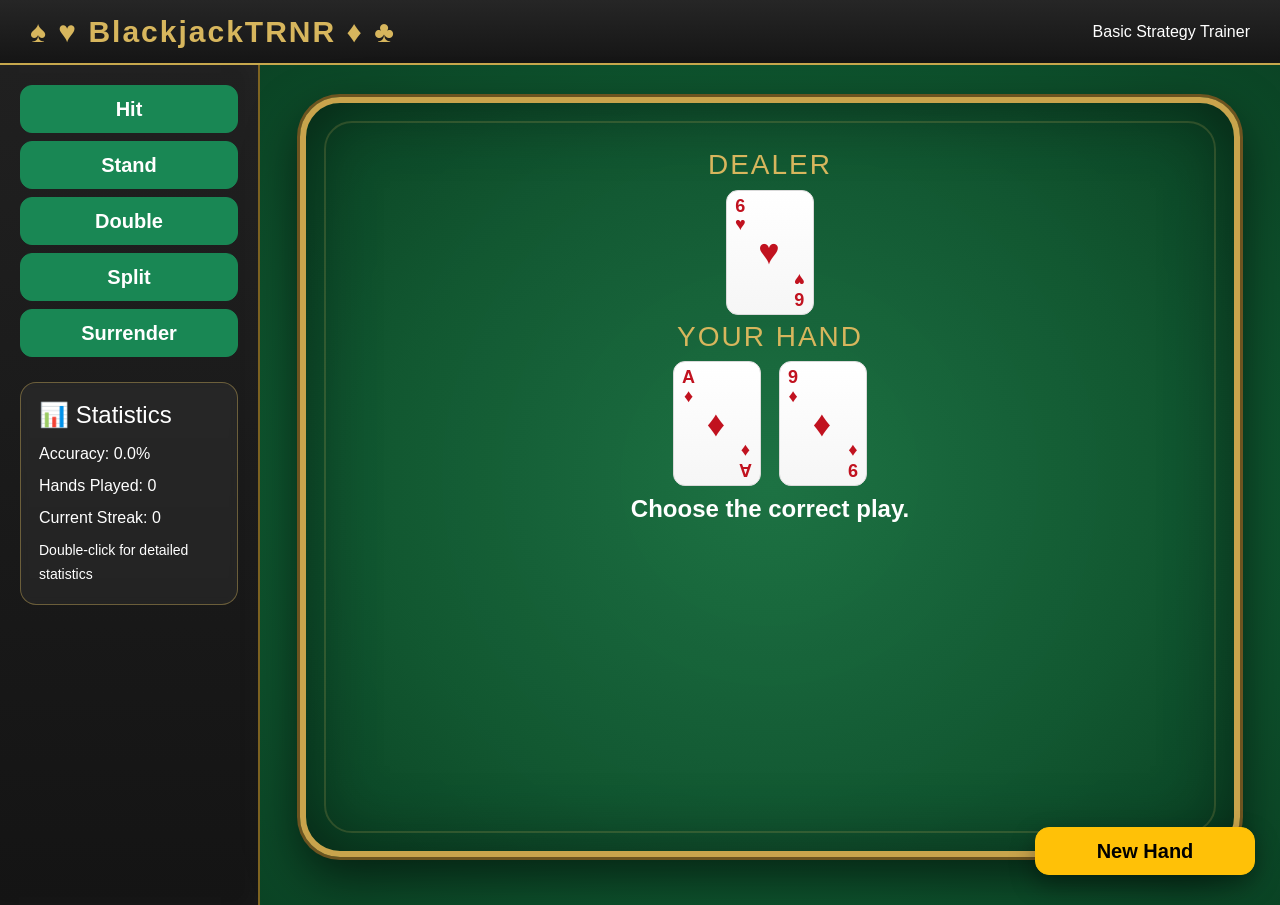
==== index.html @ 152dbabe "Release v0.5.0" ====
<!DOCTYPE html>
<html lang="en">

<head>

    <meta charset="UTF-8">
    <meta name="viewport" content="width=device-width, initial-scale=1.0">

    <title>BlackjackTRNR</title>

    <link href="https://cdn.jsdelivr.net/npm/bootstrap@5.3.7/dist/css/bootstrap.min.css" rel="stylesheet">

    <link rel="stylesheet" href="css/style.css">

<body class="trainerPage">

<body>

<header id="topBar">

    <div class="logo">
        ♠ ♥ BlackjackTRNR ♦ ♣
    </div>

    <div class="subtitle">
        Basic Strategy Trainer
    </div>

</header>

<div id="app">

    <aside id="sidebar">

        <div class="buttonGroup">

            <button id="hit" class="btn btn-success btn-lg">
                Hit
            </button>

            <button id="stand" class="btn btn-success btn-lg">
                Stand
            </button>

            <button id="double" class="btn btn-success btn-lg">
                Double
            </button>

            <button id="split" class="btn btn-success btn-lg">
                Split
            </button>

            <button id="surrender" class="btn btn-success btn-lg">
                Surrender
            </button>

        </div>

        <div class="stats" id="quickStats">

    <h4>📊 Statistics</h4>

    <p id="accuracy">Accuracy: --%</p>

    <p id="handsPlayed">Hands Played: 0</p>

    <p id="streak">Current Streak: 0</p>

    <small class="statsHint">

        Double-click for detailed statistics

    </small>

</div>

        <button
    id="nextHand"
    class="btn btn-warning btn-lg">

    New Hand

</button>

    </aside>

    <main id="tableArea">

        <div class="table">

            <div class="section">

                <h3>Dealer</h3>

                <div id="dealerCards" class="cardRow"></div>

            </div>

            <div class="section">

                <h3>Your Hand</h3>

                <div id="playerCards" class="cardRow"></div>

            </div>

            <div id="feedback">

                Choose the correct play.

            </div>

        </div>

    </main>

</div>

<script src="js/hands.js"></script>
<script src="js/strategy.js"></script>
<script src="js/stats.js"></script>
<script src="js/script.js"></script>

</body>

</html>
---- css/style.css ----
*{
    margin:0;
    padding:0;
    box-sizing:border-box;
}

body{

    background:
        radial-gradient(circle at top,#2b2b2b 0%,#111 75%);

    color:white;

    font-family:Arial, Helvetica, sans-serif;

    overflow:hidden;

}

/* ---------- Top Bar ---------- */

#topBar{

    height:65px;

    background:linear-gradient(
        to bottom,
        #262626,
        #151515
    );

    border-bottom:2px solid #c7a84d;

    display:flex;

    justify-content:space-between;

    align-items:center;

    padding:0 30px;

    box-shadow:
        0 4px 15px rgba(0,0,0,.5);

}

.logo{

    font-size:30px;

    font-weight:bold;

    color:#d7b65d;

    letter-spacing:2px;

}

/* ---------- App ---------- */

#app{

    display:flex;

    height:calc(100vh - 60px);

}

/* ---------- Sidebar ---------- */

#sidebar{

    width:260px;

    background:
        linear-gradient(
            to bottom,
            #202020,
            #141414
        );

    border-right:2px solid #7f6522;

    padding:20px;

    display:flex;

    flex-direction:column;

    overflow-y:auto;

    box-shadow:
        inset -10px 0 20px rgba(255,255,255,.02);

}

.buttonGroup{

    display:flex;

    flex-direction:column;

    gap:8px;

}

.stats{

    margin-top:25px;

    padding:18px;

    border-radius:16px;

    background:

        rgba(255,255,255,.05);

    border:1px solid

        rgba(215,182,93,.4);

    backdrop-filter:blur(4px);

}

.stats h4{

    margin-bottom:12px;

}

.stats p{

    margin:8px 0;

}

#nextHand{

    margin-top:auto;

}

/* ---------- Table ---------- */

#tableArea{

    flex:1;

    display:flex;

    justify-content:center;

    align-items:center;

    padding:40px;

    background:

        radial-gradient(

            ellipse at center,

            #146d3c 0%,

            #0f5a31 55%,

            #0b4425 100%

        );

}

.table{

    width:100%;

    max-width:1200px;

    height:100%;

    padding:45px;

    border-radius:40px;

    border:6px solid #c9a44c;

    background:

        radial-gradient(

            circle at center,

            rgba(255,255,255,.04),

            rgba(0,0,0,.08)

        );

    position:relative;

    overflow:hidden;

    box-shadow:

        inset 0 0 70px rgba(0,0,0,.45),

        0 0 0 3px #6d5420,

        0 20px 50px rgba(0,0,0,.6);

}

.table::before{

    content:"";

    position:absolute;

    inset:18px;

    border:2px solid

        rgba(215,182,93,.18);

    border-radius:28px;

    pointer-events:none;

}

.section{

    text-align:center;

    color:#d7b65d;

    letter-spacing:2px;

    text-transform:uppercase;

}

.cardRow{

    display:flex;

    justify-content:center;

    gap:18px;

    min-height:130px;

}

/* ---------- Playing Cards ---------- */

.playingCard{

    width:88px;

    height:125px;

    background:

        linear-gradient(

            to bottom,

            white,

            #f6f6f6

        );

    border-radius:12px;

    border:1px solid #dadada;

    position:relative;

    box-shadow:

        0 10px 25px rgba(0,0,0,.4);

    transition:.2s;

}

.playingCard:hover{

    transform:translateY(-6px);

}

.cornerTop{

    position:absolute;

    top:6px;

    left:8px;

    font-size:18px;

    font-weight:bold;

    line-height:1.05;

}

.cornerBottom{

    position:absolute;

    right:8px;

    bottom:6px;

    transform:rotate(180deg);

    font-size:18px;

    font-weight:bold;

    line-height:1.05;

}

.centerSuit{

    position:absolute;

    left:50%;

    top:50%;

    transform:translate(-50%,-50%);

    font-size:36px;

}

.playingCard.red,
.playingCard.red *{

    color:#c1121f !important;

}

.playingCard.black,
.playingCard.black *{

    color:#111 !important;

}

/* ---------- Feedback ---------- */

#feedback{

    text-align:center;

    font-size:24px;

    font-weight:bold;

}

/* ---------- Buttons ---------- */

.btn{

    font-weight:600;

    border-radius:12px;

}

/* ==========================================
   PERFORMANCE PAGE
========================================== */

.performancePage{

    width:min(1400px,95vw);

    margin:30px auto;

    padding:25px;

    min-height:100vh;

    box-sizing:border-box;

}

.performanceHeader{

    text-align:center;

    margin-bottom:40px;

}

.performanceHeader h1{

    font-size:42px;

    margin-bottom:10px;

}

.performanceHeader p{

    color:#888;

    font-size:18px;

}

.backButton{

    display:inline-block;

    margin-bottom:25px;

    color:white;

    text-decoration:none;

    padding:12px 22px;

    border-radius:10px;

    background:#2b2b2b;

    transition:.25s;

}

.backButton:hover{

    background:#3a3a3a;

}


/* ==========================================
   SUMMARY GRID
========================================== */

.summaryGrid{

    display:grid;

    grid-template-columns:repeat(3,minmax(240px,1fr));

    gap:24px;

    margin-bottom:40px;

}

.summaryCard{

    background:#202020;

    border-radius:18px;

    padding:28px;

    text-align:center;

    box-shadow:0 12px 30px rgba(0,0,0,.25);

    transition:.25s;

    border:1px solid #303030;

}

.summaryCard:hover{

    transform:translateY(-6px);

    box-shadow:0 18px 45px rgba(0,0,0,.35);

}

.cardTitle{

    display:block;

    font-size:16px;

    color:#9a9a9a;

    margin-bottom:18px;

}

.cardValue{

    display:block;

    font-size:40px;

    font-weight:bold;

    color:white;

}


/* ==========================================
   SECTIONS
========================================== */

.performanceSection,

.historySection{

    background:#202020;

    border-radius:18px;

    padding:30px;

    border:1px solid #303030;

    margin-bottom:30px;

}

.performanceSection h2,

.historySection h2{

    margin-top:0;

    margin-bottom:25px;

    font-size:28px;

}

.comingSoon{

    color:#999;

    font-size:18px;

    padding:20px 0;

}


/* ==========================================
   HISTORY
========================================== */

#history{

    display:flex;

    flex-direction:column;

    gap:18px;

}


/* Scrollbar */

#history::-webkit-scrollbar{

    width:8px;

}

#history::-webkit-scrollbar-thumb{

    background:#444;

    border-radius:10px;

}


/* Example history cards */

.historyCard{

    background:#2a2a2a;

    border-radius:14px;

    padding:20px;

    border-left:6px solid #3cb371;

    transition:.2s;

}

.historyCard:hover{

    transform:scale(1.01);

}

.historyCard.incorrect{

    border-left-color:#ff5555;

}

.historyTitle{

    font-size:22px;

    font-weight:bold;

    margin-bottom:15px;

}

.historyAnswer{

    margin-top:10px;

    color:#ddd;

}

.historyCorrect{

    margin-top:8px;

    color:#82ff82;

}

.historyWrong{

    margin-top:8px;

    color:#ff7777;

}

.historyTime{

    margin-top:15px;

    font-size:13px;

    color:#888;

}


/* ==========================================
   RESET BUTTON
========================================== */

.performanceFooter{

    text-align:center;

    margin-top:40px;

}

#resetStats{

    background:#b92b2b;

    color:white;

    border:none;

    padding:16px 34px;

    border-radius:12px;

    font-size:18px;

    cursor:pointer;

    transition:.2s;

}

#resetStats:hover{

    background:#d43636;

    transform:translateY(-2px);

}


/* ==========================================
   MOBILE
========================================== */

@media(max-width:900px){

    .summaryGrid{

        grid-template-columns:repeat(2,1fr);

    }

}

@media(max-width:650px){

    .summaryGrid{

        grid-template-columns:1fr;

    }

}

/* ==========================================
   PERFORMANCE PAGE BODY
========================================== */

.performanceBody{

    overflow-y:auto;

    overflow-x:hidden;

    min-height:100vh;

}
/* ==========================================
   NEXT HAND BUTTON
========================================== */

#nextHand{

    position:fixed;

    right:25px;

    bottom:25px;

    width:220px !important;

    z-index:999;

    box-shadow:0 10px 25px rgba(0,0,0,.35);

    border-radius:14px;

    transition:.2s;

}

#nextHand:hover{

    transform:translateY(-2px);

}

@media(max-width:900px){

    #nextHand{

        width:180px !important;

        right:15px;

        bottom:15px;

    }

}
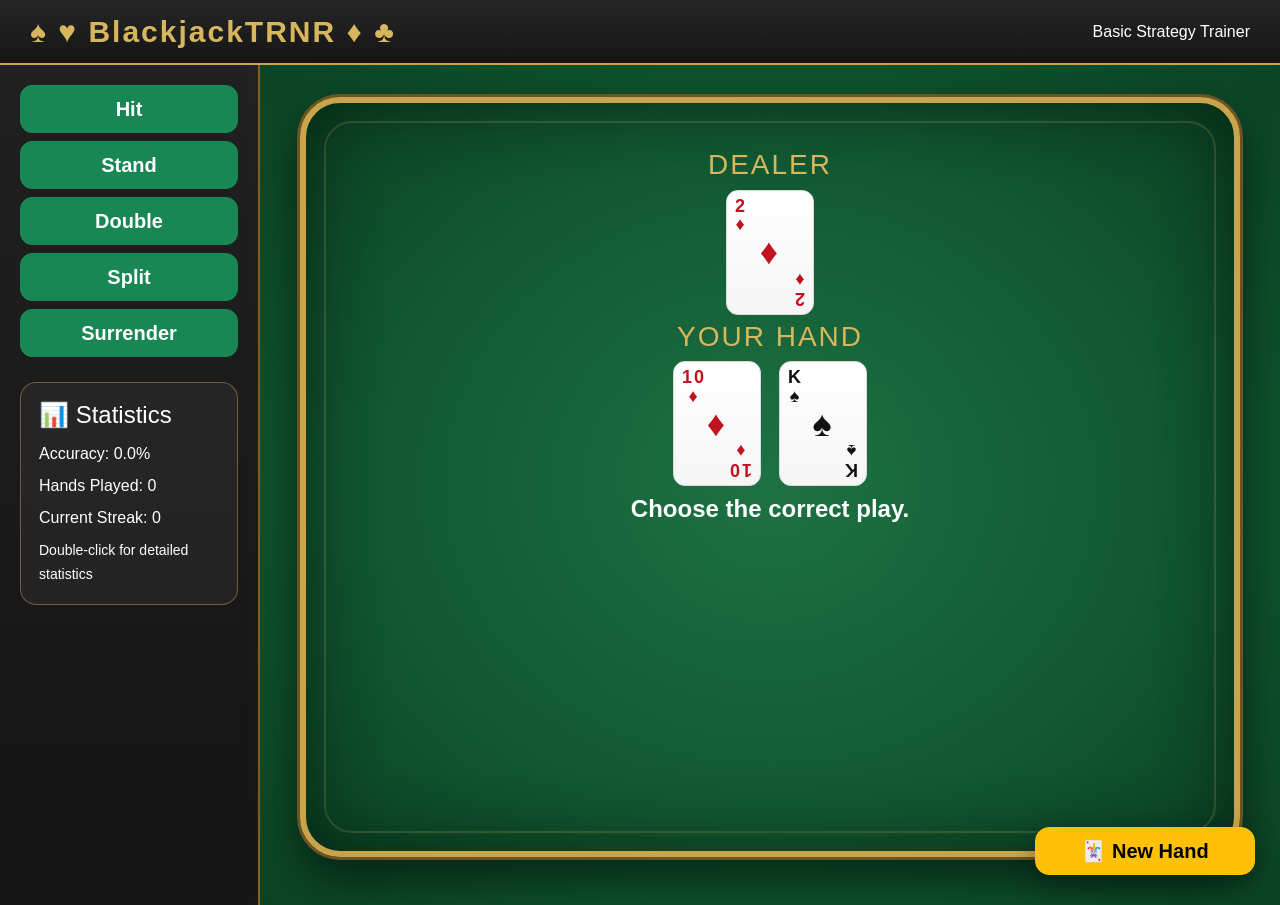
==== commit ce49e93c: "Improve mobile layout" ====
--- a/index.html
+++ b/index.html
@@ -4,17 +4,21 @@
 <head>
 
     <meta charset="UTF-8">
-    <meta name="viewport" content="width=device-width, initial-scale=1.0">
+
+    <meta name="viewport"
+          content="width=device-width, initial-scale=1.0">
 
     <title>BlackjackTRNR</title>
 
-    <link href="https://cdn.jsdelivr.net/npm/bootstrap@5.3.7/dist/css/bootstrap.min.css" rel="stylesheet">
+    <link href="https://cdn.jsdelivr.net/npm/bootstrap@5.3.7/dist/css/bootstrap.min.css"
+          rel="stylesheet">
 
-    <link rel="stylesheet" href="css/style.css">
+    <link rel="stylesheet"
+          href="css/style.css">
+
+</head>
 
 <body class="trainerPage">
-
-<body>
 
 <header id="topBar">
 
@@ -58,29 +62,27 @@
 
         <div class="stats" id="quickStats">
 
-    <h4>📊 Statistics</h4>
+            <h4>📊 Statistics</h4>
 
-    <p id="accuracy">Accuracy: --%</p>
+            <p id="accuracy">Accuracy: --%</p>
 
-    <p id="handsPlayed">Hands Played: 0</p>
+            <p id="handsPlayed">Hands Played: 0</p>
 
-    <p id="streak">Current Streak: 0</p>
+            <p id="streak">Current Streak: 0</p>
 
-    <small class="statsHint">
+            <small class="statsHint">
+                Double-click for detailed statistics
+            </small>
 
-        Double-click for detailed statistics
-
-    </small>
-
-</div>
+        </div>
 
         <button
-    id="nextHand"
-    class="btn btn-warning btn-lg">
+            id="nextHand"
+            class="btn btn-warning btn-lg">
 
-    New Hand
+            🃏 New Hand
 
-</button>
+        </button>
 
     </aside>
 
@@ -92,7 +94,8 @@
 
                 <h3>Dealer</h3>
 
-                <div id="dealerCards" class="cardRow"></div>
+                <div id="dealerCards"
+                     class="cardRow"></div>
 
             </div>
 
@@ -100,7 +103,8 @@
 
                 <h3>Your Hand</h3>
 
-                <div id="playerCards" class="cardRow"></div>
+                <div id="playerCards"
+                     class="cardRow"></div>
 
             </div>
 
--- a/css/style.css
+++ b/css/style.css
@@ -782,4 +782,141 @@
 
     }
 
+}
+
+/* ==========================================
+   MOBILE LAYOUT
+========================================== */
+
+@media (max-width:700px){
+
+    body{
+
+        overflow-y:auto;
+
+    }
+
+    #app{
+
+        display:flex;
+
+        flex-direction:column;
+
+        height:auto;
+
+    }
+
+    #tableArea{
+
+        order:1;
+
+        width:100%;
+
+        padding:12px;
+
+    }
+
+    #sidebar{
+
+        order:2;
+
+        width:100%;
+
+        border-right:none;
+
+        border-top:2px solid #c9a44c;
+
+        padding:18px;
+
+    }
+
+    .table{
+
+        width:100%;
+
+        height:auto;
+
+        padding:20px;
+
+        border-width:4px;
+
+        border-radius:22px;
+
+    }
+
+    .section{
+
+        margin-bottom:20px;
+
+    }
+
+    .cardRow{
+
+        gap:10px;
+
+        min-height:95px;
+
+    }
+
+    .playingCard{
+
+        width:60px;
+
+        height:88px;
+
+    }
+
+    .cornerTop,
+    .cornerBottom{
+
+        font-size:14px;
+
+    }
+
+    .centerSuit{
+
+        font-size:26px;
+
+    }
+
+    #feedback{
+
+        font-size:18px;
+
+        margin-top:15px;
+
+    }
+
+    .buttonGroup{
+
+        display:grid;
+
+        grid-template-columns:1fr 1fr;
+
+        gap:10px;
+
+    }
+
+    .buttonGroup button{
+
+        width:100%;
+
+    }
+
+    .stats{
+
+        margin-top:20px;
+
+    }
+
+    #nextHand{
+
+        position:static;
+
+        width:100% !important;
+
+        margin-top:20px;
+
+    }
+
 }
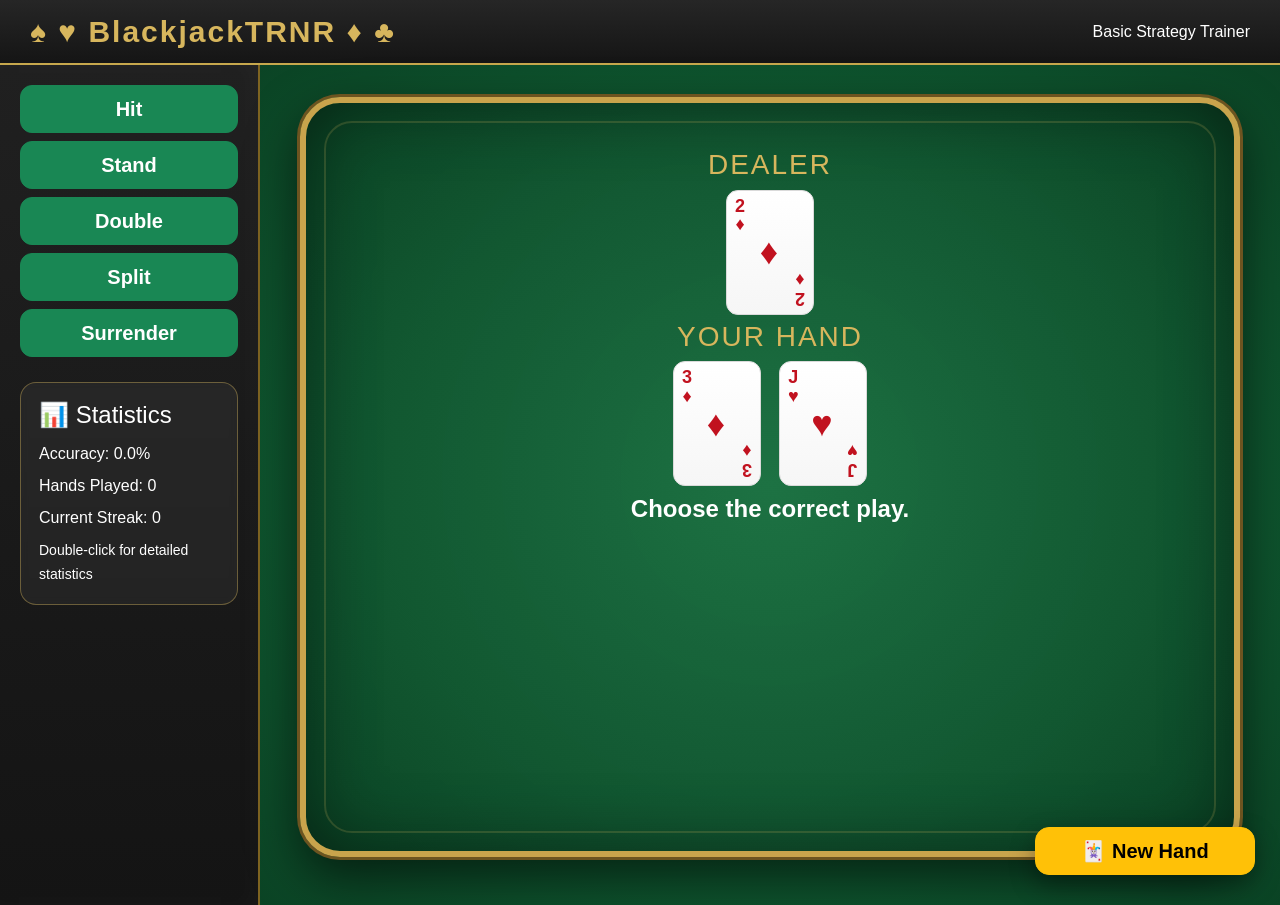
==== commit ad93fbb7: "Force CSS refresh" ====
--- a/index.html
+++ b/index.html
@@ -13,8 +13,7 @@
     <link href="https://cdn.jsdelivr.net/npm/bootstrap@5.3.7/dist/css/bootstrap.min.css"
           rel="stylesheet">
 
-    <link rel="stylesheet"
-          href="css/style.css">
+    <link rel="stylesheet" href="css/style.css?v=3">
 
 </head>
 
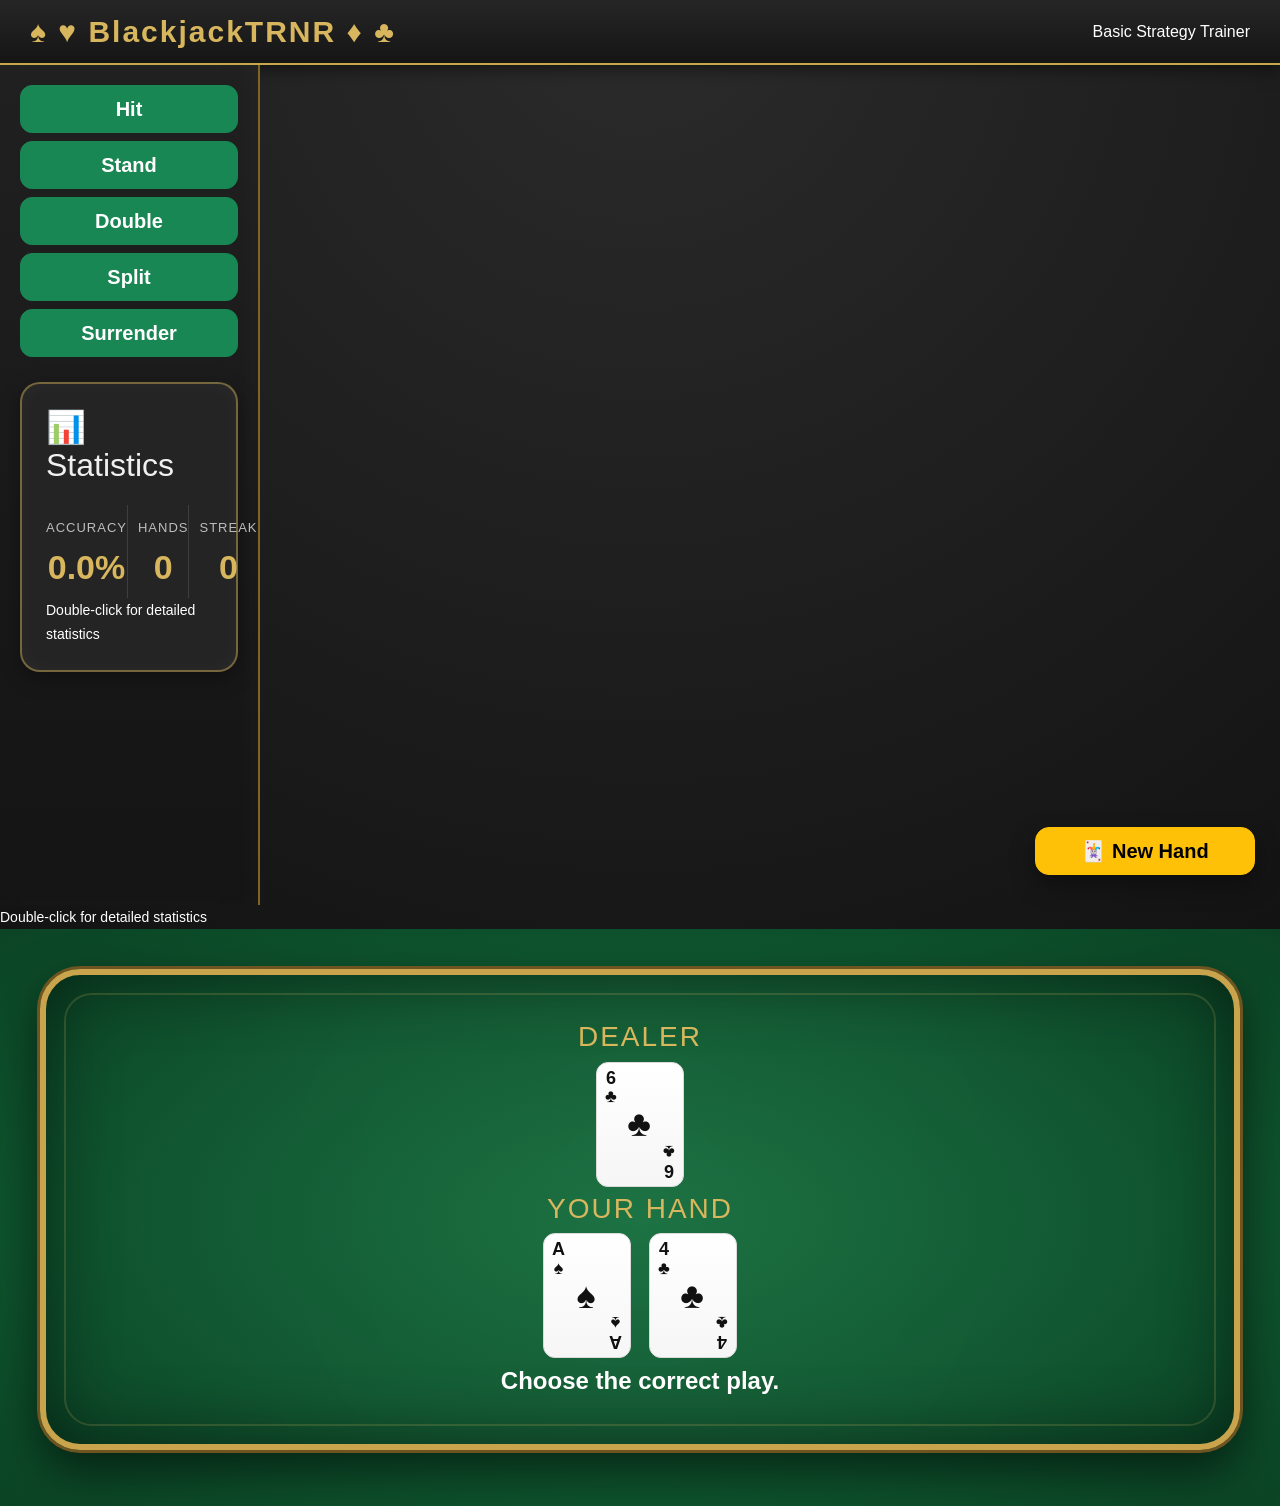
==== commit 0623355f: "Improve mobile layout and statistics card" ====
--- a/index.html
+++ b/index.html
@@ -61,13 +61,45 @@
 
         <div class="stats" id="quickStats">
 
-            <h4>📊 Statistics</h4>
+    <h4>📊 Statistics</h4>
 
-            <p id="accuracy">Accuracy: --%</p>
+    <div class="quickStatsRow">
 
-            <p id="handsPlayed">Hands Played: 0</p>
+        <div>
 
-            <p id="streak">Current Streak: 0</p>
+            <small>Accuracy</small>
+
+            <h3 id="accuracy">--%</h3>
+
+        </div>
+
+        <div>
+
+            <small>Hands</small>
+
+            <h3 id="handsPlayed">0</h3>
+
+        </div>
+
+        <div>
+
+            <small>Streak</small>
+
+            <h3 id="streak">0</h3>
+
+        </div>
+
+    </div>
+
+    <small class="statsHint">
+
+        Double-click for detailed statistics
+
+    </small>
+
+</div>
+
+</div>
 
             <small class="statsHint">
                 Double-click for detailed statistics
--- a/css/style.css
+++ b/css/style.css
@@ -108,31 +108,89 @@
 
     margin-top:25px;
 
-    padding:18px;
-
-    border-radius:16px;
-
-    background:
-
-        rgba(255,255,255,.05);
-
-    border:1px solid
-
-        rgba(215,182,93,.4);
-
-    backdrop-filter:blur(4px);
+    padding:24px;
+
+    border-radius:20px;
+
+    background:#242424;
+
+    border:2px solid rgba(215,182,93,.45);
+
+    box-shadow:
+        inset 0 0 20px rgba(255,255,255,.03),
+        0 6px 20px rgba(0,0,0,.35);
 
 }
 
 .stats h4{
 
-    margin-bottom:12px;
+    margin-bottom:18px;
+
+    color:#f0f0f0;
+
+    font-size:32px;
 
 }
 
 .stats p{
 
-    margin:8px 0;
+    margin:12px 0;
+
+    font-size:20px;
+
+}
+
+.quickStatsRow{
+
+    display:grid;
+
+    grid-template-columns:repeat(3,1fr);
+
+    text-align:center;
+
+    margin-top:20px;
+
+    gap:10px;
+
+}
+
+.quickStatsRow > div{
+
+    padding:10px 0;
+
+    border-right:1px solid rgba(255,255,255,.12);
+
+}
+
+.quickStatsRow > div:last-child{
+
+    border-right:none;
+
+}
+
+.quickStatsRow h3{
+
+    color:#d7b65d;
+
+    font-size:34px;
+
+    font-weight:bold;
+
+    margin-top:8px;
+
+    margin-bottom:0;
+
+}
+
+.quickStatsRow small{
+
+    color:#bdbdbd;
+
+    font-size:13px;
+
+    text-transform:uppercase;
+
+    letter-spacing:1px;
 
 }
 
@@ -860,11 +918,11 @@
 
     .playingCard{
 
-        width:60px;
-
-        height:88px;
-
-    }
+    width:85px;
+
+    height:120px;
+
+}
 
     .cornerTop,
     .cornerBottom{
@@ -887,36 +945,55 @@
 
     }
 
-    .buttonGroup{
+.buttonGroup{
 
         display:grid;
 
         grid-template-columns:1fr 1fr;
 
-        gap:10px;
-
-    }
-
-    .buttonGroup button{
-
-        width:100%;
-
-    }
-
-    .stats{
+        gap:14px;
+
+    }
+
+
+.buttonGroup button{
+
+    height:72px;
+
+    font-size:22px;
+
+    font-weight:bold;
+
+    border-radius:18px;
+
+}
+
+#surrender{
+
+    grid-column:1 / -1;
+
+}
+
+   .stats{
+
+    background:#242424;
+
+    border-radius:22px;
+
+    padding:25px;
+
+    border:2px solid rgba(212,176,74,.45);
+
+}
+
+    #nextHand{
+
+        position:static;
+
+        width:100% !important;
 
         margin-top:20px;
 
     }
 
-    #nextHand{
-
-        position:static;
-
-        width:100% !important;
-
-        margin-top:20px;
-
-    }
-
 }
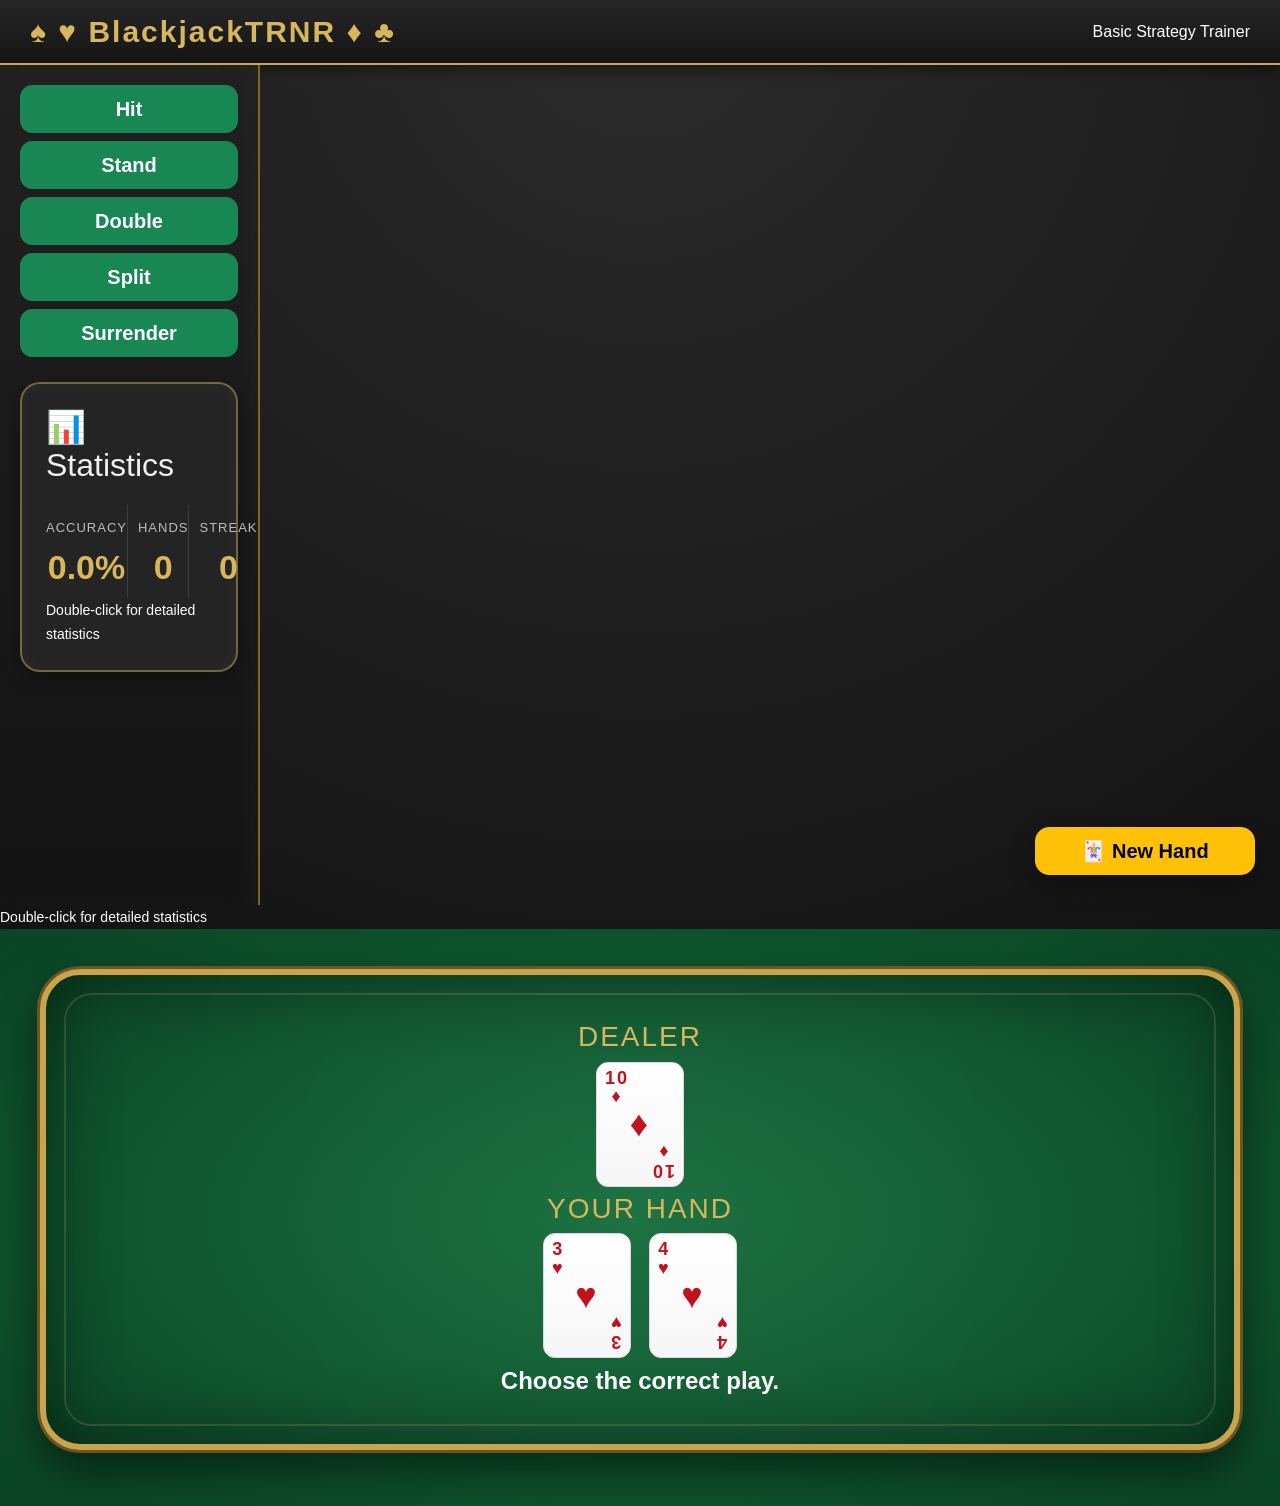
==== commit 45323a78: "Improve mobile layout and trainer styling" ====
--- a/index.html
+++ b/index.html
@@ -13,7 +13,7 @@
     <link href="https://cdn.jsdelivr.net/npm/bootstrap@5.3.7/dist/css/bootstrap.min.css"
           rel="stylesheet">
 
-    <link rel="stylesheet" href="css/style.css?v=3">
+    <link rel="stylesheet" href="css/style.css?v=5">
 
 </head>
 
--- a/css/style.css
+++ b/css/style.css
@@ -888,26 +888,29 @@
 
     }
 
-    .table{
-
-        width:100%;
-
-        height:auto;
-
-        padding:20px;
-
-        border-width:4px;
-
-        border-radius:22px;
-
-    }
-
-    .section{
-
-        margin-bottom:20px;
-
-    }
-
+   .table{
+
+    width:100%;
+
+    height:auto;
+
+    display:flex;
+
+    flex-direction:column;
+
+    justify-content:flex-start;
+
+    gap:20px;
+
+    padding:20px;
+
+}
+
+   .section{
+
+    margin:0;
+
+}
     .cardRow{
 
         gap:10px;
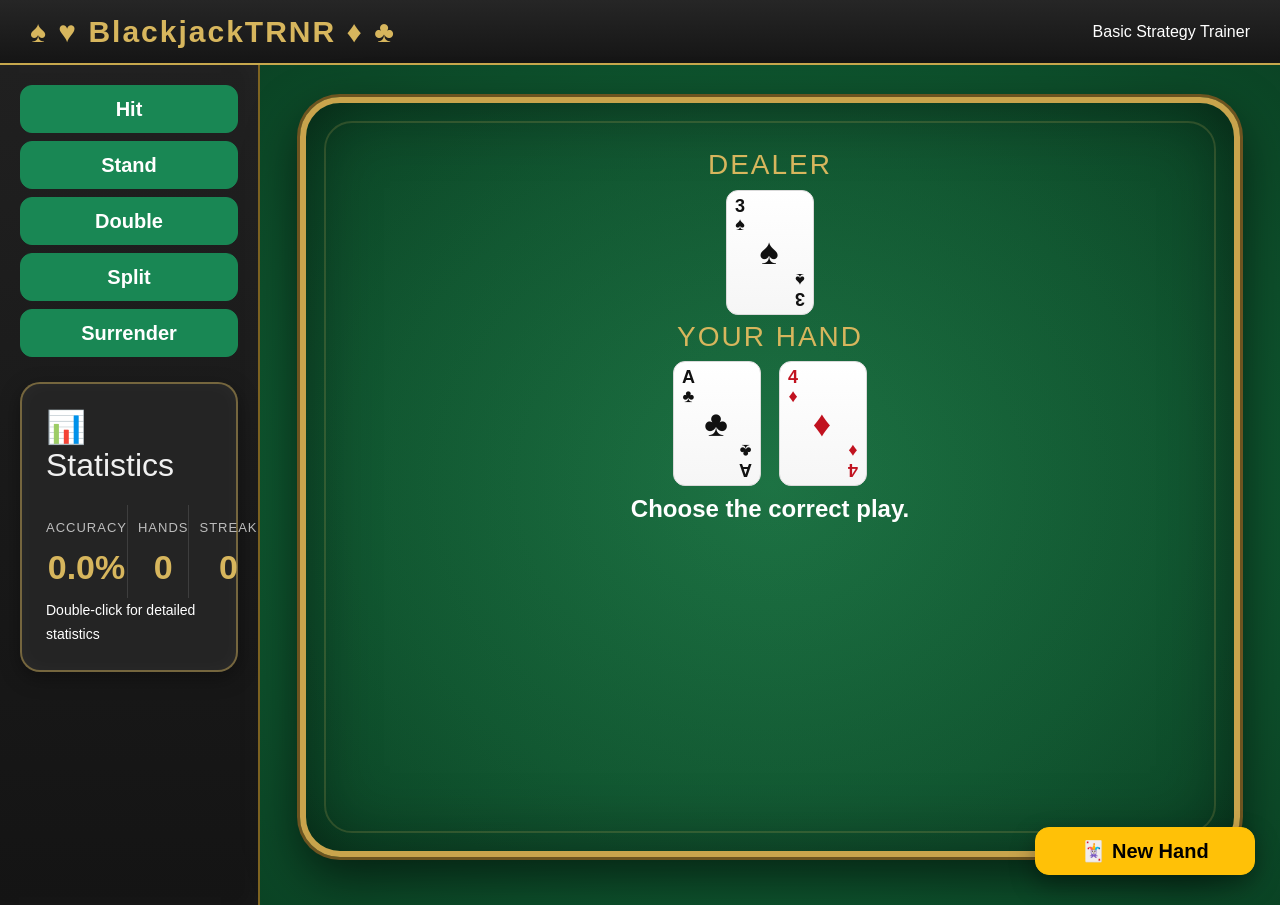
==== commit 0709f00a: "Fix index layout and improve mobile trainer UI" ====
--- a/index.html
+++ b/index.html
@@ -5,15 +5,14 @@
 
     <meta charset="UTF-8">
 
-    <meta name="viewport"
-          content="width=device-width, initial-scale=1.0">
+    <meta name="viewport" content="width=device-width, initial-scale=1.0">
 
     <title>BlackjackTRNR</title>
 
     <link href="https://cdn.jsdelivr.net/npm/bootstrap@5.3.7/dist/css/bootstrap.min.css"
           rel="stylesheet">
 
-    <link rel="stylesheet" href="css/style.css?v=5">
+    <link rel="stylesheet" href="css/style.css?v=6">
 
 </head>
 
@@ -61,48 +60,40 @@
 
         <div class="stats" id="quickStats">
 
-    <h4>📊 Statistics</h4>
+            <h4>📊 Statistics</h4>
 
-    <div class="quickStatsRow">
+            <div class="quickStatsRow">
 
-        <div>
+                <div>
 
-            <small>Accuracy</small>
+                    <small>Accuracy</small>
 
-            <h3 id="accuracy">--%</h3>
+                    <h3 id="accuracy">0.0%</h3>
 
-        </div>
+                </div>
 
-        <div>
+                <div>
 
-            <small>Hands</small>
+                    <small>Hands</small>
 
-            <h3 id="handsPlayed">0</h3>
+                    <h3 id="handsPlayed">0</h3>
 
-        </div>
+                </div>
 
-        <div>
+                <div>
 
-            <small>Streak</small>
+                    <small>Streak</small>
 
-            <h3 id="streak">0</h3>
+                    <h3 id="streak">0</h3>
 
-        </div>
+                </div>
 
-    </div>
-
-    <small class="statsHint">
-
-        Double-click for detailed statistics
-
-    </small>
-
-</div>
-
-</div>
+            </div>
 
             <small class="statsHint">
+
                 Double-click for detailed statistics
+
             </small>
 
         </div>
@@ -125,8 +116,11 @@
 
                 <h3>Dealer</h3>
 
-                <div id="dealerCards"
-                     class="cardRow"></div>
+                <div
+                    id="dealerCards"
+                    class="cardRow">
+
+                </div>
 
             </div>
 
@@ -134,8 +128,11 @@
 
                 <h3>Your Hand</h3>
 
-                <div id="playerCards"
-                     class="cardRow"></div>
+                <div
+                    id="playerCards"
+                    class="cardRow">
+
+                </div>
 
             </div>
 
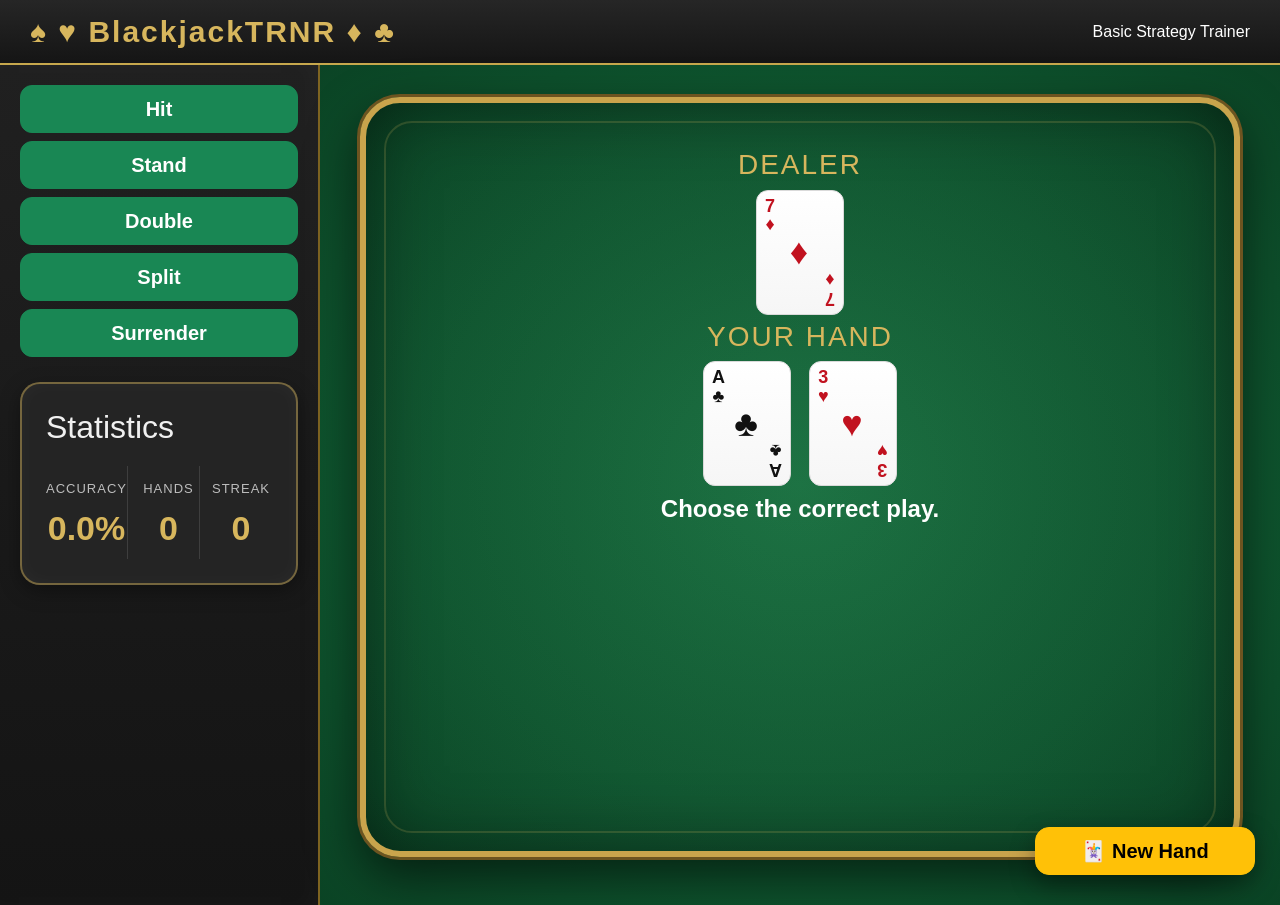
==== commit 82f1878a: "Improve desktop stats layout and UI polish" ====
--- a/index.html
+++ b/index.html
@@ -12,7 +12,7 @@
     <link href="https://cdn.jsdelivr.net/npm/bootstrap@5.3.7/dist/css/bootstrap.min.css"
           rel="stylesheet">
 
-    <link rel="stylesheet" href="css/style.css?v=6">
+    <link rel="stylesheet" href="css/style.css?v=7">
 
 </head>
 
@@ -60,7 +60,7 @@
 
         <div class="stats" id="quickStats">
 
-            <h4>📊 Statistics</h4>
+            <h4> Statistics</h4>
 
             <div class="quickStatsRow">
 
@@ -90,11 +90,6 @@
 
             </div>
 
-            <small class="statsHint">
-
-                Double-click for detailed statistics
-
-            </small>
 
         </div>
 
--- a/css/style.css
+++ b/css/style.css
@@ -70,7 +70,7 @@
 
 #sidebar{
 
-    width:260px;
+    width:320px;
 
     background:
         linear-gradient(
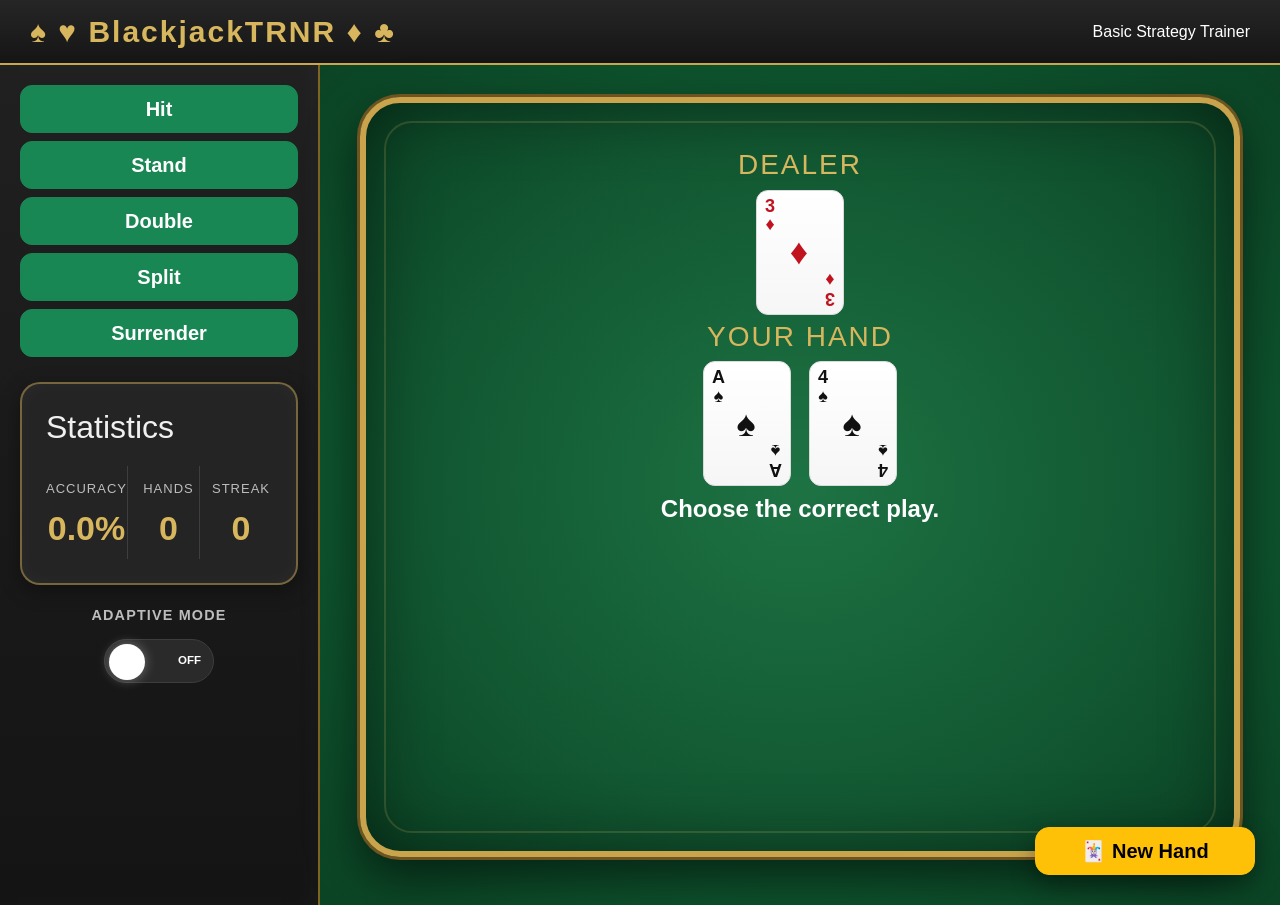
==== commit ce491a21: "Implement adaptive trainer, UI toggle, recent memory, and saved preferences" ====
--- a/index.html
+++ b/index.html
@@ -3,95 +3,227 @@
 
 <head>
 
+    <!-- ======================================== -->
+    <!-- META -->
+    <!-- ======================================== -->
+
     <meta charset="UTF-8">
 
-    <meta name="viewport" content="width=device-width, initial-scale=1.0">
-
-    <title>BlackjackTRNR</title>
-
-    <link href="https://cdn.jsdelivr.net/npm/bootstrap@5.3.7/dist/css/bootstrap.min.css"
-          rel="stylesheet">
-
-    <link rel="stylesheet" href="css/style.css?v=7">
+    <meta
+        name="viewport"
+        content="width=device-width, initial-scale=1.0">
+
+    <title>
+
+        BlackjackTRNR
+
+    </title>
+
+    <!-- ======================================== -->
+    <!-- STYLES -->
+    <!-- ======================================== -->
+
+    <link
+        href="https://cdn.jsdelivr.net/npm/bootstrap@5.3.7/dist/css/bootstrap.min.css"
+        rel="stylesheet">
+
+    <link
+        rel="stylesheet"
+        href="css/style.css?v=7">
 
 </head>
 
 <body class="trainerPage">
 
+<!-- ======================================== -->
+<!-- HEADER -->
+<!-- ======================================== -->
+
 <header id="topBar">
 
     <div class="logo">
+
         ♠ ♥ BlackjackTRNR ♦ ♣
+
     </div>
 
     <div class="subtitle">
+
         Basic Strategy Trainer
+
     </div>
 
 </header>
 
+<!-- ======================================== -->
+<!-- APP -->
+<!-- ======================================== -->
+
 <div id="app">
 
+    <!-- ======================================== -->
+    <!-- SIDEBAR -->
+    <!-- ======================================== -->
+
     <aside id="sidebar">
 
+        <!-- ========================= -->
+        <!-- ACTION BUTTONS -->
+        <!-- ========================= -->
+
         <div class="buttonGroup">
 
-            <button id="hit" class="btn btn-success btn-lg">
+            <button
+                id="hit"
+                class="btn btn-success btn-lg">
+
                 Hit
-            </button>
-
-            <button id="stand" class="btn btn-success btn-lg">
+
+            </button>
+
+            <button
+                id="stand"
+                class="btn btn-success btn-lg">
+
                 Stand
-            </button>
-
-            <button id="double" class="btn btn-success btn-lg">
+
+            </button>
+
+            <button
+                id="double"
+                class="btn btn-success btn-lg">
+
                 Double
-            </button>
-
-            <button id="split" class="btn btn-success btn-lg">
+
+            </button>
+
+            <button
+                id="split"
+                class="btn btn-success btn-lg">
+
                 Split
-            </button>
-
-            <button id="surrender" class="btn btn-success btn-lg">
+
+            </button>
+
+            <button
+                id="surrender"
+                class="btn btn-success btn-lg">
+
                 Surrender
+
             </button>
 
         </div>
 
-        <div class="stats" id="quickStats">
-
-            <h4> Statistics</h4>
+        <!-- ========================= -->
+        <!-- QUICK STATS -->
+        <!-- ========================= -->
+
+        <div
+            class="stats"
+            id="quickStats">
+
+            <h4>
+
+                Statistics
+
+            </h4>
 
             <div class="quickStatsRow">
 
                 <div>
 
-                    <small>Accuracy</small>
-
-                    <h3 id="accuracy">0.0%</h3>
+                    <small>
+
+                        Accuracy
+
+                    </small>
+
+                    <h3 id="accuracy">
+
+                        0.0%
+
+                    </h3>
 
                 </div>
 
                 <div>
 
-                    <small>Hands</small>
-
-                    <h3 id="handsPlayed">0</h3>
+                    <small>
+
+                        Hands
+
+                    </small>
+
+                    <h3 id="handsPlayed">
+
+                        0
+
+                    </h3>
 
                 </div>
 
                 <div>
 
-                    <small>Streak</small>
-
-                    <h3 id="streak">0</h3>
+                    <small>
+
+                        Streak
+
+                    </small>
+
+                    <h3 id="streak">
+
+                        0
+
+                    </h3>
 
                 </div>
 
             </div>
 
-
         </div>
+
+        <!-- ========================= -->
+        <!-- TRAINING MODE -->
+        <!-- ========================= -->
+
+        <section class="trainerModeSection">
+
+    <div class="trainerModeTitle">
+
+        Adaptive Mode
+
+    </div>
+
+    <label class="trainerSwitch">
+
+        <input
+            type="checkbox"
+            id="adaptiveToggle">
+
+        <span class="trainerSlider">
+
+            <span class="trainerLabelOff">
+
+                ON
+
+            </span>
+
+            <span class="trainerLabelOn">
+
+                OFF
+
+            </span>
+
+        </span>
+
+    </label>
+
+</section>
+
+        <!-- ========================= -->
+        <!-- NEXT HAND -->
+        <!-- ========================= -->
 
         <button
             id="nextHand"
@@ -103,13 +235,25 @@
 
     </aside>
 
+    <!-- ======================================== -->
+    <!-- TABLE -->
+    <!-- ======================================== -->
+
     <main id="tableArea">
 
         <div class="table">
 
+            <!-- ========================= -->
+            <!-- DEALER -->
+            <!-- ========================= -->
+
             <div class="section">
 
-                <h3>Dealer</h3>
+                <h3>
+
+                    Dealer
+
+                </h3>
 
                 <div
                     id="dealerCards"
@@ -119,9 +263,17 @@
 
             </div>
 
+            <!-- ========================= -->
+            <!-- PLAYER -->
+            <!-- ========================= -->
+
             <div class="section">
 
-                <h3>Your Hand</h3>
+                <h3>
+
+                    Your Hand
+
+                </h3>
 
                 <div
                     id="playerCards"
@@ -131,6 +283,10 @@
 
             </div>
 
+            <!-- ========================= -->
+            <!-- FEEDBACK -->
+            <!-- ========================= -->
+
             <div id="feedback">
 
                 Choose the correct play.
@@ -142,10 +298,16 @@
     </main>
 
 </div>
+
+<!-- ======================================== -->
+<!-- SCRIPTS -->
+<!-- ======================================== -->
 
 <script src="js/hands.js"></script>
 <script src="js/strategy.js"></script>
 <script src="js/stats.js"></script>
+<script src="js/scenarios.js"></script>
+<script src="js/adaptiveTrainer.js"></script>
 <script src="js/script.js"></script>
 
 </body>
--- a/css/style.css
+++ b/css/style.css
@@ -1,13 +1,39 @@
+/* ==================================================
+   BLACKJACKTRNR
+   Main Stylesheet
+================================================== */
+
+/* ==================================================
+   RESET
+================================================== */
+
 *{
+
     margin:0;
+
     padding:0;
+
     box-sizing:border-box;
-}
+
+}
+
+/* ==================================================
+   GLOBAL
+================================================== */
 
 body{
 
     background:
-        radial-gradient(circle at top,#2b2b2b 0%,#111 75%);
+
+        radial-gradient(
+
+            circle at top,
+
+            #2b2b2b 0%,
+
+            #111 75%
+
+        );
 
     color:white;
 
@@ -17,17 +43,41 @@
 
 }
 
+/* ==================================================
+   PERFORMANCE PAGE BODY
+================================================== */
+
+.performanceBody{
+
+    overflow-y:auto;
+
+    overflow-x:hidden;
+
+    min-height:100vh;
+
+}
+
+/* ==================================================
+   APPLICATION LAYOUT
+================================================== */
+
 /* ---------- Top Bar ---------- */
 
 #topBar{
 
     height:65px;
 
-    background:linear-gradient(
-        to bottom,
-        #262626,
-        #151515
-    );
+    background:
+
+        linear-gradient(
+
+            to bottom,
+
+            #262626,
+
+            #151515
+
+        );
 
     border-bottom:2px solid #c7a84d;
 
@@ -40,6 +90,7 @@
     padding:0 30px;
 
     box-shadow:
+
         0 4px 15px rgba(0,0,0,.5);
 
 }
@@ -56,7 +107,7 @@
 
 }
 
-/* ---------- App ---------- */
+/* ---------- Main Layout ---------- */
 
 #app{
 
@@ -66,17 +117,20 @@
 
 }
 
-/* ---------- Sidebar ---------- */
-
 #sidebar{
 
     width:320px;
 
     background:
+
         linear-gradient(
+
             to bottom,
+
             #202020,
+
             #141414
+
         );
 
     border-right:2px solid #7f6522;
@@ -90,229 +144,126 @@
     overflow-y:auto;
 
     box-shadow:
+
         inset -10px 0 20px rgba(255,255,255,.02);
 
 }
 
-.buttonGroup{
+#tableArea{
+
+    flex:1;
 
     display:flex;
 
-    flex-direction:column;
-
-    gap:8px;
-
-}
-
-.stats{
-
-    margin-top:25px;
-
-    padding:24px;
-
-    border-radius:20px;
-
-    background:#242424;
-
-    border:2px solid rgba(215,182,93,.45);
+    justify-content:center;
+
+    align-items:center;
+
+    padding:40px;
+
+    background:
+
+        radial-gradient(
+
+            ellipse at center,
+
+            #146d3c 0%,
+
+            #0f5a31 55%,
+
+            #0b4425 100%
+
+        );
+
+}
+
+/* ==================================================
+   TRAINER TABLE
+================================================== */
+
+.table{
+
+    width:100%;
+
+    max-width:1200px;
+
+    height:100%;
+
+    padding:45px;
+
+    border-radius:40px;
+
+    border:6px solid #c9a44c;
+
+    background:
+
+        radial-gradient(
+
+            circle at center,
+
+            rgba(255,255,255,.04),
+
+            rgba(0,0,0,.08)
+
+        );
+
+    position:relative;
+
+    overflow:hidden;
 
     box-shadow:
-        inset 0 0 20px rgba(255,255,255,.03),
-        0 6px 20px rgba(0,0,0,.35);
-
-}
-
-.stats h4{
-
-    margin-bottom:18px;
-
-    color:#f0f0f0;
-
-    font-size:32px;
-
-}
-
-.stats p{
-
-    margin:12px 0;
-
-    font-size:20px;
-
-}
-
-.quickStatsRow{
-
-    display:grid;
-
-    grid-template-columns:repeat(3,1fr);
+
+        inset 0 0 70px rgba(0,0,0,.45),
+
+        0 0 0 3px #6d5420,
+
+        0 20px 50px rgba(0,0,0,.6);
+
+}
+
+.table::before{
+
+    content:"";
+
+    position:absolute;
+
+    inset:18px;
+
+    border:2px solid rgba(215,182,93,.18);
+
+    border-radius:28px;
+
+    pointer-events:none;
+
+}
+
+.section{
 
     text-align:center;
 
-    margin-top:20px;
-
-    gap:10px;
-
-}
-
-.quickStatsRow > div{
-
-    padding:10px 0;
-
-    border-right:1px solid rgba(255,255,255,.12);
-
-}
-
-.quickStatsRow > div:last-child{
-
-    border-right:none;
-
-}
-
-.quickStatsRow h3{
-
     color:#d7b65d;
 
-    font-size:34px;
-
-    font-weight:bold;
-
-    margin-top:8px;
-
-    margin-bottom:0;
-
-}
-
-.quickStatsRow small{
-
-    color:#bdbdbd;
-
-    font-size:13px;
+    letter-spacing:2px;
 
     text-transform:uppercase;
 
-    letter-spacing:1px;
-
-}
-
-#nextHand{
-
-    margin-top:auto;
-
-}
-
-/* ---------- Table ---------- */
-
-#tableArea{
-
-    flex:1;
+}
+
+.cardRow{
 
     display:flex;
 
     justify-content:center;
 
-    align-items:center;
-
-    padding:40px;
-
-    background:
-
-        radial-gradient(
-
-            ellipse at center,
-
-            #146d3c 0%,
-
-            #0f5a31 55%,
-
-            #0b4425 100%
-
-        );
-
-}
-
-.table{
-
-    width:100%;
-
-    max-width:1200px;
-
-    height:100%;
-
-    padding:45px;
-
-    border-radius:40px;
-
-    border:6px solid #c9a44c;
-
-    background:
-
-        radial-gradient(
-
-            circle at center,
-
-            rgba(255,255,255,.04),
-
-            rgba(0,0,0,.08)
-
-        );
-
-    position:relative;
-
-    overflow:hidden;
-
-    box-shadow:
-
-        inset 0 0 70px rgba(0,0,0,.45),
-
-        0 0 0 3px #6d5420,
-
-        0 20px 50px rgba(0,0,0,.6);
-
-}
-
-.table::before{
-
-    content:"";
-
-    position:absolute;
-
-    inset:18px;
-
-    border:2px solid
-
-        rgba(215,182,93,.18);
-
-    border-radius:28px;
-
-    pointer-events:none;
-
-}
-
-.section{
-
-    text-align:center;
-
-    color:#d7b65d;
-
-    letter-spacing:2px;
-
-    text-transform:uppercase;
-
-}
-
-.cardRow{
-
-    display:flex;
-
-    justify-content:center;
-
     gap:18px;
 
     min-height:130px;
 
 }
 
-/* ---------- Playing Cards ---------- */
+/* ==================================================
+   PLAYING CARDS
+================================================== */
 
 .playingCard{
 
@@ -414,7 +365,9 @@
 
 }
 
-/* ---------- Feedback ---------- */
+/* ==================================================
+   FEEDBACK
+================================================== */
 
 #feedback{
 
@@ -426,7 +379,19 @@
 
 }
 
-/* ---------- Buttons ---------- */
+/* ==================================================
+   TRAINER BUTTONS
+================================================== */
+
+.buttonGroup{
+
+    display:flex;
+
+    flex-direction:column;
+
+    gap:8px;
+
+}
 
 .btn{
 
@@ -436,417 +401,928 @@
 
 }
 
+/* ==================================================
+   QUICK STATISTICS
+================================================== */
+
+.stats{
+
+    margin-top:25px;
+
+    padding:24px;
+
+    border-radius:20px;
+
+    background:#242424;
+
+    border:2px solid rgba(215,182,93,.45);
+
+    box-shadow:
+
+        inset 0 0 20px rgba(255,255,255,.03),
+
+        0 6px 20px rgba(0,0,0,.35);
+
+}
+
+.stats h4{
+
+    margin-bottom:18px;
+
+    color:#f0f0f0;
+
+    font-size:32px;
+
+}
+
+.stats p{
+
+    margin:12px 0;
+
+    font-size:20px;
+
+}
+
+.quickStatsRow{
+
+    display:grid;
+
+    grid-template-columns:repeat(3,1fr);
+
+    gap:10px;
+
+    margin-top:20px;
+
+    text-align:center;
+
+}
+
+.quickStatsRow > div{
+
+    padding:10px 0;
+
+    border-right:1px solid rgba(255,255,255,.12);
+
+}
+
+.quickStatsRow > div:last-child{
+
+    border-right:none;
+
+}
+
+.quickStatsRow h3{
+
+    margin-top:8px;
+
+    margin-bottom:0;
+
+    color:#d7b65d;
+
+    font-size:34px;
+
+    font-weight:bold;
+
+}
+
+.quickStatsRow small{
+
+    color:#bdbdbd;
+
+    font-size:13px;
+
+    letter-spacing:1px;
+
+    text-transform:uppercase;
+
+}
+
+/* ==================================================
+   NEXT HAND BUTTON
+================================================== */
+
+#nextHand{
+
+    position:fixed;
+
+    right:25px;
+
+    bottom:25px;
+
+    width:220px !important;
+
+    z-index:999;
+
+    border-radius:14px;
+
+    box-shadow:0 10px 25px rgba(0,0,0,.35);
+
+    transition:.2s;
+
+}
+
+#nextHand:hover{
+
+    transform:translateY(-2px);
+
+}
+
+@media (max-width:900px){
+
+    #nextHand{
+
+        width:180px !important;
+
+        right:15px;
+
+        bottom:15px;
+
+    }
+
+}
+
+/*
+==========================================
+Adaptive Toggle
+==========================================
+*/
+
+.trainerModeSection{
+
+    display:flex;
+
+    flex-direction:column;
+
+    align-items:center;
+
+    gap:12px;
+
+    margin:20px 0 30px;
+
+}
+
+.trainerModeTitle{
+
+    font-size:.9rem;
+
+    font-weight:600;
+
+    letter-spacing:.08em;
+
+    text-transform:uppercase;
+
+    color:#bdbdbd;
+
+}
+
+.trainerSwitch{
+
+    position:relative;
+
+    display:inline-block;
+
+    width:110px;
+
+    height:44px;
+
+}
+
+.trainerSwitch input{
+
+    display:none;
+
+}
+
+.trainerSlider{
+
+    position:absolute;
+
+    inset:0;
+
+    border-radius:999px;
+
+    background:#2a2a2a;
+
+    border:1px solid #3d3d3d;
+
+    cursor:pointer;
+
+    transition:.25s;
+
+}
+
+.trainerSlider::before{
+
+    content:"";
+
+    position:absolute;
+
+    left:4px;
+
+    top:4px;
+
+    width:36px;
+
+    height:36px;
+
+    border-radius:50%;
+
+    background:white;
+
+    transition:.25s;
+
+    box-shadow:
+
+        0 0 12px rgba(255,255,255,.35);
+
+}
+
+.trainerSwitch input:checked + .trainerSlider{
+
+    background:#2e7d32;
+
+    box-shadow:
+        0 0 8px rgba(46,125,50,.45),
+        0 0 18px rgba(46,125,50,.25);
+
+}
+
+.trainerSwitch input:checked + .trainerSlider::before{
+
+    transform:translateX(66px);
+
+}
+
+.trainerLabelOff{
+
+    position:absolute;
+
+    left:16px;
+
+    top:50%;
+
+    transform:translateY(-50%);
+
+    font-size:.72rem;
+
+    font-weight:700;
+
+}
+
+.trainerLabelOn{
+
+    position:absolute;
+
+    right:12px;
+
+    top:50%;
+
+    transform:translateY(-50%);
+
+    font-size:.72rem;
+
+    font-weight:700;
+
+}
+
+/* ==================================================
+   PERFORMANCE PAGE
+================================================== */
+
+/* ---------- Page Layout ---------- */
+
+.performancePage{
+
+    width:min(1400px,95vw);
+
+    margin:30px auto;
+
+    padding:25px;
+
+    min-height:100vh;
+
+    box-sizing:border-box;
+
+}
+
+.performanceHeader{
+
+    text-align:center;
+
+    margin-bottom:40px;
+
+}
+
+.performanceHeader h1{
+
+    font-size:42px;
+
+    margin-bottom:10px;
+
+}
+
+.performanceHeader p{
+
+    color:#888;
+
+    font-size:18px;
+
+}
+
+.backButton{
+
+    display:inline-block;
+
+    margin-bottom:25px;
+
+    padding:12px 22px;
+
+    color:white;
+
+    text-decoration:none;
+
+    background:#2b2b2b;
+
+    border-radius:10px;
+
+    transition:.25s;
+
+}
+
+.backButton:hover{
+
+    background:#3a3a3a;
+
+}
+
+/* ---------- Summary Cards ---------- */
+
+.summaryGrid{
+
+    display:grid;
+
+    grid-template-columns:repeat(3,minmax(240px,1fr));
+
+    gap:24px;
+
+    margin-bottom:40px;
+
+}
+
+.summaryCard{
+
+    background:#202020;
+
+    border:1px solid #303030;
+
+    border-radius:18px;
+
+    padding:28px;
+
+    text-align:center;
+
+    box-shadow:0 12px 30px rgba(0,0,0,.25);
+
+    transition:.25s;
+
+}
+
+.summaryCard:hover{
+
+    transform:translateY(-6px);
+
+    box-shadow:0 18px 45px rgba(0,0,0,.35);
+
+}
+
+.cardTitle{
+
+    display:block;
+
+    margin-bottom:18px;
+
+    font-size:16px;
+
+    color:#9a9a9a;
+
+}
+
+.cardValue{
+
+    display:block;
+
+    font-size:40px;
+
+    font-weight:bold;
+
+    color:white;
+
+}
+
 /* ==========================================
-   PERFORMANCE PAGE
+   HEAT MAP
 ========================================== */
 
-.performancePage{
-
-    width:min(1400px,95vw);
-
-    margin:30px auto;
-
-    padding:25px;
-
-    min-height:100vh;
-
-    box-sizing:border-box;
-
-}
-
-.performanceHeader{
+.handTypeCard{
+
+    cursor:pointer;
+
+}
+
+.heatMapContainer{
+
+    display:none;
+
+    margin-top:25px;
+
+    padding:20px;
+
+    border-radius:12px;
+
+    background:#161616;
+
+    border:1px solid #333;
+
+}
+
+.handTypeCard.open .heatMapContainer{
+
+    display:block;
+
+}
+
+.heatMap{
+
+    display:grid;
+
+    grid-template-columns:60px repeat(10,40px);
+
+    gap:8px;
+
+    justify-content:start;
+
+}
+
+.rowLabel,
+.dealerLabel{
+
+    display:flex;
+
+    justify-content:center;
+
+    align-items:center;
+
+    font-weight:bold;
+
+    color:#c9a44c;
+
+}
+
+.heatTile{
+
+    width:40px;
+
+    height:40px;
+
+    border-radius:8px;
+
+    border:1px solid #555;
+
+    background:#3a3a3a;
+
+    display:flex;
+
+    justify-content:center;
+
+    align-items:center;
+
+    font-weight:bold;
+
+    font-size:16px;
+
+    color:white;
+
+    user-select:none;
+
+}
+
+/* ==========================================
+   Heat Map Performance Colours
+========================================== */
+
+.heatNeverPlayed{
+
+    background:#2b2b2b;
+
+    color:#888;
+
+}
+
+.heatPoor{
+
+    background:#8b2e2e;
+
+    color:#fff;
+
+}
+
+.heatAverage{
+
+    background:#b97b18;
+
+    color:#fff;
+
+}
+
+.heatGood{
+
+    background:#4f8b32;
+
+    color:#fff;
+
+}
+
+.heatExcellent{
+
+    background:#1f9d55;
+
+    color:#fff;
+
+}
+
+/* ---------- Sections ---------- */
+
+.performanceSection,
+.historySection{
+
+    background:#202020;
+
+    border:1px solid #303030;
+
+    border-radius:18px;
+
+    padding:30px;
+
+    margin-bottom:30px;
+
+}
+
+.performanceSection h2,
+.historySection h2{
+
+    margin-top:0;
+
+    margin-bottom:25px;
+
+    font-size:28px;
+
+}
+
+.comingSoon{
+
+    padding:20px 0;
+
+    color:#999;
+
+    font-size:18px;
+
+}
+
+/* ---------- History ---------- */
+
+#history{
+
+    display:flex;
+
+    flex-direction:column;
+
+    gap:18px;
+
+}
+
+#history::-webkit-scrollbar{
+
+    width:8px;
+
+}
+
+#history::-webkit-scrollbar-thumb{
+
+    background:#444;
+
+    border-radius:10px;
+
+}
+
+.historyCard{
+
+    background:#2a2a2a;
+
+    border-left:6px solid #3cb371;
+
+    border-radius:14px;
+
+    padding:20px;
+
+    transition:.2s;
+
+}
+
+.historyCard:hover{
+
+    transform:scale(1.01);
+
+}
+
+.historyCard.incorrect{
+
+    border-left-color:#ff5555;
+
+}
+
+.historyTitle{
+
+    margin-bottom:15px;
+
+    font-size:22px;
+
+    font-weight:bold;
+
+}
+
+.historyAnswer{
+
+    margin-top:10px;
+
+    color:#ddd;
+
+}
+
+.historyCorrect{
+
+    margin-top:8px;
+
+    color:#82ff82;
+
+}
+
+.historyWrong{
+
+    margin-top:8px;
+
+    color:#ff7777;
+
+}
+
+.historyTime{
+
+    margin-top:15px;
+
+    font-size:13px;
+
+    color:#888;
+
+}
+
+/* ---------- Footer ---------- */
+
+.performanceFooter{
 
     text-align:center;
 
-    margin-bottom:40px;
-
-}
-
-.performanceHeader h1{
-
-    font-size:42px;
-
-    margin-bottom:10px;
-
-}
-
-.performanceHeader p{
-
-    color:#888;
+    margin-top:40px;
+
+}
+
+#resetStats{
+
+    background:#b92b2b;
+
+    color:white;
+
+    border:none;
+
+    border-radius:12px;
+
+    padding:16px 34px;
 
     font-size:18px;
 
-}
-
-.backButton{
-
-    display:inline-block;
-
-    margin-bottom:25px;
-
-    color:white;
-
-    text-decoration:none;
-
-    padding:12px 22px;
-
-    border-radius:10px;
-
-    background:#2b2b2b;
-
-    transition:.25s;
-
-}
-
-.backButton:hover{
-
-    background:#3a3a3a;
-
-}
-
-
-/* ==========================================
-   SUMMARY GRID
-========================================== */
-
-.summaryGrid{
-
-    display:grid;
-
-    grid-template-columns:repeat(3,minmax(240px,1fr));
-
-    gap:24px;
-
-    margin-bottom:40px;
-
-}
-
-.summaryCard{
-
-    background:#202020;
-
-    border-radius:18px;
-
-    padding:28px;
-
-    text-align:center;
-
-    box-shadow:0 12px 30px rgba(0,0,0,.25);
-
-    transition:.25s;
-
-    border:1px solid #303030;
-
-}
-
-.summaryCard:hover{
-
-    transform:translateY(-6px);
-
-    box-shadow:0 18px 45px rgba(0,0,0,.35);
-
-}
-
-.cardTitle{
-
-    display:block;
-
-    font-size:16px;
-
-    color:#9a9a9a;
+    cursor:pointer;
+
+    transition:.2s;
+
+}
+
+#resetStats:hover{
+
+    background:#d43636;
+
+    transform:translateY(-2px);
+
+}
+
+/* ---------- Collapsible Sections ---------- */
+
+details{
+
+    width:100%;
+
+}
+
+summary{
+
+    list-style:none;
+
+    cursor:pointer;
+
+    user-select:none;
 
     margin-bottom:18px;
 
-}
-
-.cardValue{
-
-    display:block;
-
-    font-size:40px;
+    font-size:24px;
 
     font-weight:bold;
 
-    color:white;
-
-}
-
-
-/* ==========================================
-   SECTIONS
-========================================== */
-
-.performanceSection,
-
-.historySection{
-
-    background:#202020;
-
-    border-radius:18px;
-
-    padding:30px;
-
-    border:1px solid #303030;
-
-    margin-bottom:30px;
-
-}
-
-.performanceSection h2,
-
-.historySection h2{
-
-    margin-top:0;
-
-    margin-bottom:25px;
-
-    font-size:28px;
-
-}
-
-.comingSoon{
-
-    color:#999;
-
-    font-size:18px;
-
-    padding:20px 0;
-
-}
-
-
-/* ==========================================
-   HISTORY
-========================================== */
-
-#history{
-
-    display:flex;
-
-    flex-direction:column;
-
-    gap:18px;
-
-}
-
-
-/* Scrollbar */
-
-#history::-webkit-scrollbar{
-
-    width:8px;
-
-}
-
-#history::-webkit-scrollbar-thumb{
-
-    background:#444;
-
-    border-radius:10px;
-
-}
-
-
-/* Example history cards */
-
-.historyCard{
-
-    background:#2a2a2a;
-
-    border-radius:14px;
-
-    padding:20px;
-
-    border-left:6px solid #3cb371;
+}
+
+summary::-webkit-details-marker{
+
+    display:none;
+
+}
+
+summary::before{
+
+    content:"▶ ";
+
+    color:#d4b04a;
 
     transition:.2s;
 
 }
 
-.historyCard:hover{
-
-    transform:scale(1.01);
-
-}
-
-.historyCard.incorrect{
-
-    border-left-color:#ff5555;
-
-}
-
-.historyTitle{
-
-    font-size:22px;
-
-    font-weight:bold;
-
-    margin-bottom:15px;
-
-}
-
-.historyAnswer{
-
-    margin-top:10px;
-
-    color:#ddd;
-
-}
-
-.historyCorrect{
-
-    margin-top:8px;
-
-    color:#82ff82;
-
-}
-
-.historyWrong{
-
-    margin-top:8px;
-
-    color:#ff7777;
-
-}
-
-.historyTime{
-
-    margin-top:15px;
-
-    font-size:13px;
-
-    color:#888;
-
-}
-
-
-/* ==========================================
-   RESET BUTTON
-========================================== */
-
-.performanceFooter{
-
-    text-align:center;
-
-    margin-top:40px;
-
-}
-
-#resetStats{
-
-    background:#b92b2b;
-
-    color:white;
-
-    border:none;
-
-    padding:16px 34px;
-
-    border-radius:12px;
-
-    font-size:18px;
-
-    cursor:pointer;
-
-    transition:.2s;
-
-}
-
-#resetStats:hover{
-
-    background:#d43636;
-
-    transform:translateY(-2px);
-
-}
-
-
-/* ==========================================
-   MOBILE
-========================================== */
-
-@media(max-width:900px){
+details[open] summary::before{
+
+    content:"▼ ";
+
+}
+
+/* ==================================================
+   RESPONSIVE
+================================================== */
+
+@media (max-width:700px){
+
+    /* ---------- Performance ---------- */
+
+    .performancePage{
+
+        width:96%;
+
+        margin:15px auto;
+
+        padding:12px;
+
+    }
+
+    .performanceHeader{
+
+        margin-bottom:25px;
+
+    }
+
+    .performanceHeader h1{
+
+        font-size:32px;
+
+    }
+
+    .performanceHeader p{
+
+        font-size:15px;
+
+    }
+
+    .backButton{
+
+        padding:8px 16px;
+
+        font-size:14px;
+
+    }
 
     .summaryGrid{
 
         grid-template-columns:repeat(2,1fr);
 
-    }
-
-}
-
-@media(max-width:650px){
-
-    .summaryGrid{
-
-        grid-template-columns:1fr;
-
-    }
-
-}
-
-/* ==========================================
-   PERFORMANCE PAGE BODY
-========================================== */
-
-.performanceBody{
-
-    overflow-y:auto;
-
-    overflow-x:hidden;
-
-    min-height:100vh;
-
-}
-/* ==========================================
-   NEXT HAND BUTTON
-========================================== */
-
-#nextHand{
-
-    position:fixed;
-
-    right:25px;
-
-    bottom:25px;
-
-    width:220px !important;
-
-    z-index:999;
-
-    box-shadow:0 10px 25px rgba(0,0,0,.35);
-
-    border-radius:14px;
-
-    transition:.2s;
-
-}
-
-#nextHand:hover{
-
-    transform:translateY(-2px);
-
-}
-
-@media(max-width:900px){
-
-    #nextHand{
-
-        width:180px !important;
-
-        right:15px;
-
-        bottom:15px;
-
-    }
-
-}
-
-/* ==========================================
-   MOBILE LAYOUT
-========================================== */
-
-@media (max-width:700px){
+        gap:12px;
+
+        margin-bottom:25px;
+
+    }
+
+    .summaryCard{
+
+        padding:12px;
+
+    }
+
+    .cardTitle{
+
+        font-size:13px;
+
+        margin-bottom:10px;
+
+    }
+
+    .cardValue{
+
+        font-size:22px;
+
+    }
+
+    .handTypeGrid{
+
+        grid-template-columns:repeat(3,1fr);
+
+        gap:10px;
+
+    }
+
+    .handTypeGrid .summaryCard{
+
+        padding:14px;
+
+    }
+
+    .handTypeGrid .cardTitle{
+
+        font-size:13px;
+
+        margin-bottom:8px;
+
+    }
+
+    .handTypeGrid .cardValue{
+
+        font-size:22px;
+
+    }
+
+    .performanceSection,
+    .historySection{
+
+        padding:18px;
+
+        margin-bottom:20px;
+
+    }
+
+    .performanceSection h2,
+    .historySection h2{
+
+        font-size:20px;
+
+        margin-bottom:16px;
+
+    }
+
+    .historyCard{
+
+        padding:15px;
+
+    }
+
+    .historyTitle{
+
+        font-size:16px;
+
+    }
+
+    .historyAnswer{
+
+        font-size:14px;
+
+    }
+
+    .historyTime{
+
+        font-size:12px;
+
+    }
+
+    #resetStats{
+
+        width:100%;
+
+        padding:16px;
+
+        font-size:18px;
+
+    }
+
+    /* ---------- Trainer ---------- */
 
     body{
 
@@ -888,29 +1364,30 @@
 
     }
 
-   .table{
-
-    width:100%;
-
-    height:auto;
-
-    display:flex;
-
-    flex-direction:column;
-
-    justify-content:flex-start;
-
-    gap:20px;
-
-    padding:20px;
-
-}
-
-   .section{
-
-    margin:0;
-
-}
+    .table{
+
+        width:100%;
+
+        height:auto;
+
+        display:flex;
+
+        flex-direction:column;
+
+        justify-content:flex-start;
+
+        gap:20px;
+
+        padding:20px;
+
+    }
+
+    .section{
+
+        margin:0;
+
+    }
+
     .cardRow{
 
         gap:10px;
@@ -921,11 +1398,11 @@
 
     .playingCard{
 
-    width:85px;
-
-    height:120px;
-
-}
+        width:85px;
+
+        height:120px;
+
+    }
 
     .cornerTop,
     .cornerBottom{
@@ -948,7 +1425,7 @@
 
     }
 
-.buttonGroup{
+    .buttonGroup{
 
         display:grid;
 
@@ -958,36 +1435,35 @@
 
     }
 
-
-.buttonGroup button{
-
-    height:72px;
-
-    font-size:22px;
-
-    font-weight:bold;
-
-    border-radius:18px;
-
-}
-
-#surrender{
-
-    grid-column:1 / -1;
-
-}
-
-   .stats{
-
-    background:#242424;
-
-    border-radius:22px;
-
-    padding:25px;
-
-    border:2px solid rgba(212,176,74,.45);
-
-}
+    .buttonGroup button{
+
+        height:72px;
+
+        font-size:22px;
+
+        font-weight:bold;
+
+        border-radius:18px;
+
+    }
+
+    #surrender{
+
+        grid-column:1 / -1;
+
+    }
+
+    .stats{
+
+        padding:25px;
+
+        background:#242424;
+
+        border-radius:22px;
+
+        border:2px solid rgba(212,176,74,.45);
+
+    }
 
     #nextHand{
 
@@ -999,4 +1475,248 @@
 
     }
 
-}+}
+
+/* ==========================================
+   Heat Map Popup
+========================================== */
+
+.heatMapPopup{
+
+    display:none;
+
+    position:fixed;
+
+    width:270px;
+
+    background:#181818;
+
+    border:1px solid #3b3b3b;
+
+    border-radius:16px;
+
+    padding:20px;
+
+    color:#fff;
+
+    z-index:9999;
+
+    pointer-events:none;
+
+    box-shadow:
+        0 0 18px rgba(255,255,255,.10),
+        0 12px 35px rgba(0,0,0,.55);
+
+}
+
+.popupType{
+
+    display:inline-block;
+
+    padding:4px 10px;
+
+    border-radius:6px;
+
+    background:#274b2f;
+
+    color:#7adf71;
+
+    font-size:.72rem;
+
+    font-weight:700;
+
+    letter-spacing:1px;
+
+}
+
+.popupTitle{
+
+    margin-top:14px;
+
+    font-size:2rem;
+
+    font-weight:700;
+
+}
+
+.popupDivider{
+
+    height:1px;
+
+    background:#333;
+
+    margin:18px 0;
+
+}
+
+.popupBestLabel{
+
+    color:#aaa;
+
+    text-transform:uppercase;
+
+    font-size:.8rem;
+
+}
+
+.popupBest{
+
+    margin-top:6px;
+
+    color:#6edb66;
+
+    font-size:2.1rem;
+
+    font-weight:700;
+
+}
+
+.popupGrid{
+
+    display:grid;
+
+    grid-template-columns:1fr 1fr;
+
+    gap:18px;
+
+    margin-top:20px;
+
+}
+
+.popupStatLabel{
+
+    color:#999;
+
+    font-size:.75rem;
+
+    text-transform:uppercase;
+
+}
+
+.popupStatValue{
+
+    font-size:1.8rem;
+
+    font-weight:700;
+
+}
+
+.popupSample{
+
+    margin-top:6px;
+
+    font-size:.72rem;
+
+    color:#9b9b9b;
+
+    font-style:italic;
+
+    letter-spacing:.3px;
+
+}
+
+.popupFooter{
+
+    margin-top:18px;
+
+    text-align:right;
+
+    font-size:.72rem;
+
+    color:#9b9b9b;
+
+    font-style:italic;
+
+}
+
+/*
+==========================================
+Mobile
+==========================================
+*/
+
+@media (max-width:768px){
+
+    .performancePage{
+
+    padding:16px;
+
+}
+
+.performanceHeader{
+
+    margin-bottom:20px;
+
+}
+
+.performanceHeader h1{
+
+    font-size:2rem;
+
+}
+
+.performanceHeader p{
+
+    font-size:.95rem;
+
+}
+
+.summaryGrid{
+
+    gap:12px;
+
+}
+
+.summaryCard{
+
+    padding:16px;
+
+}
+
+.cardTitle{
+
+    font-size:.8rem;
+
+}
+
+.cardValue{
+
+    font-size:1.6rem;
+
+}
+
+.performanceSection{
+
+    padding:18px;
+
+}
+
+.historySection{
+
+    padding:18px;
+
+}
+
+.heatMapViewer{
+
+    overflow-x:auto;
+
+    overflow-y:hidden;
+
+    -webkit-overflow-scrolling:touch;
+
+}
+
+.heatMap{
+
+    min-width:620px;
+}
+
+body{
+
+    background:red !important;
+
+}
+
+}
+
